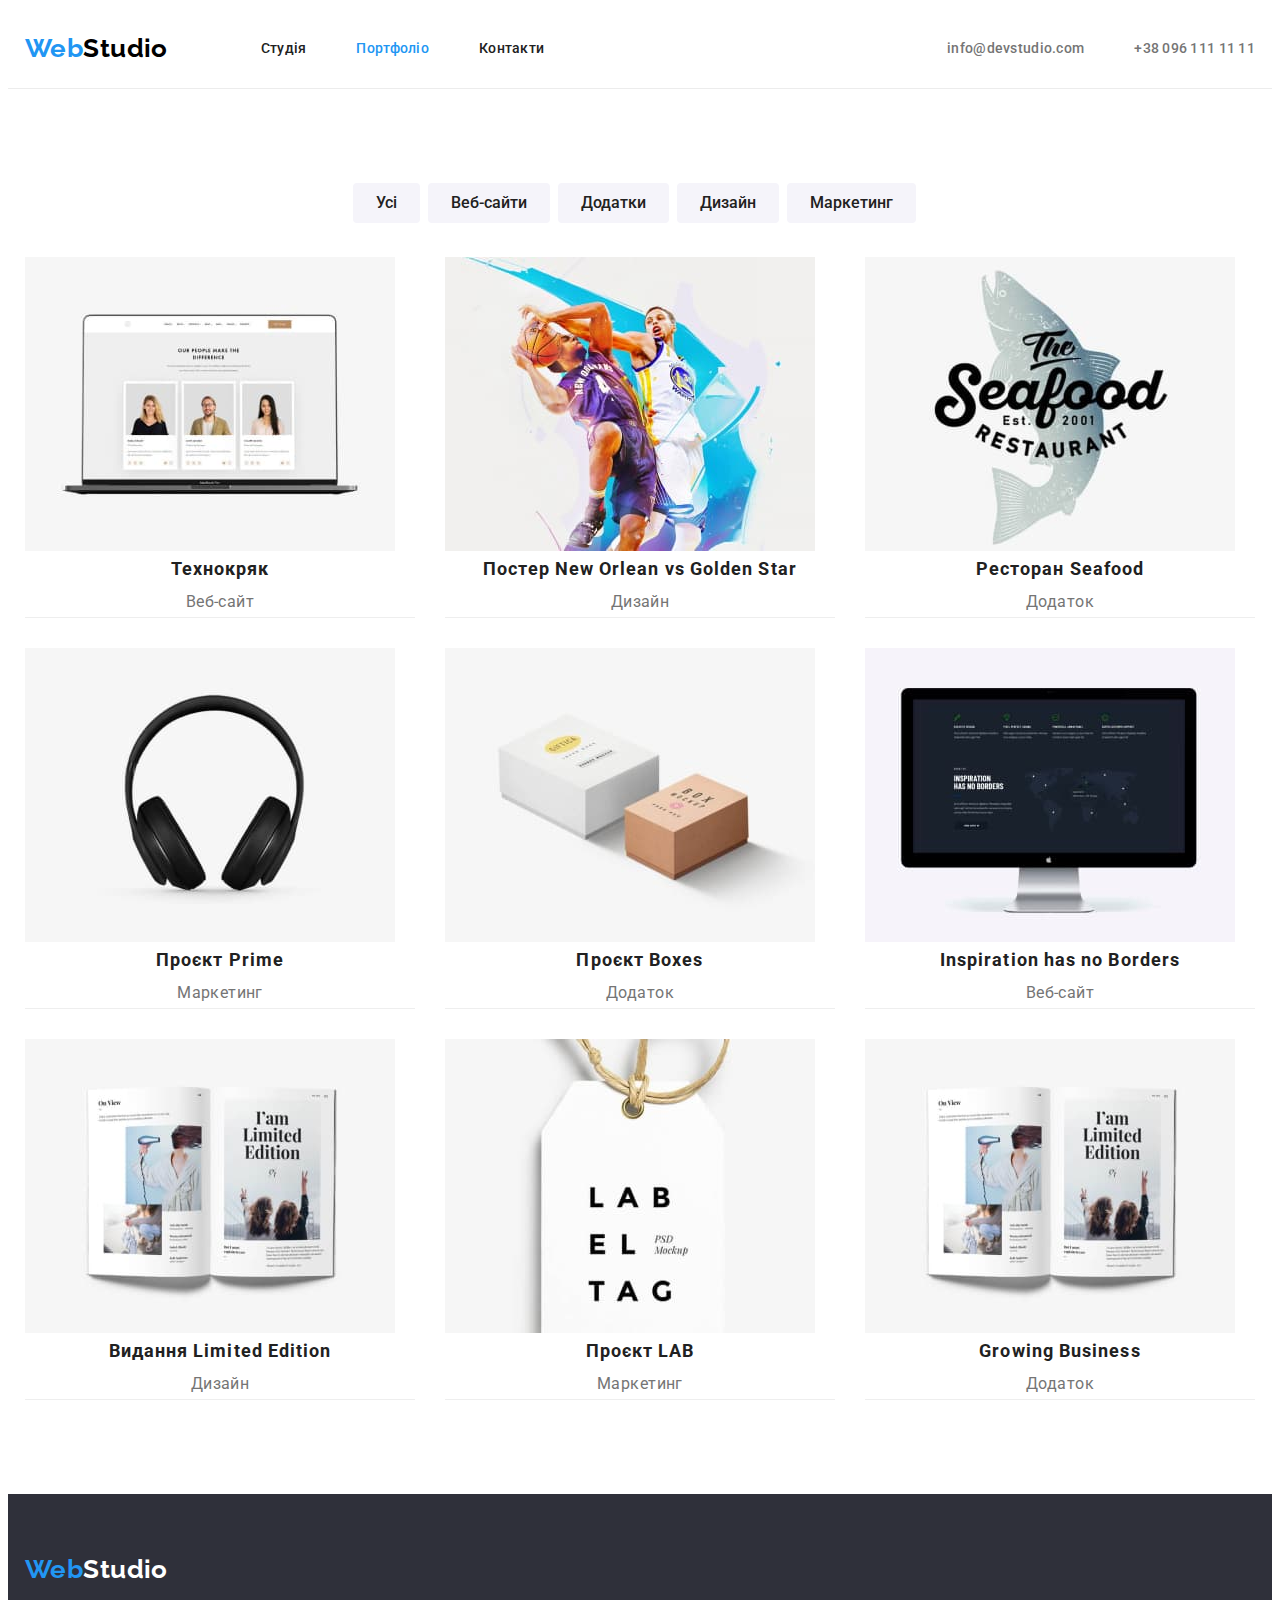
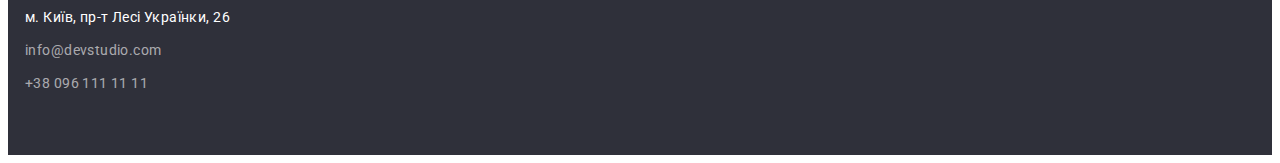
==== portfolio.html @ f8ea402b "homework3" ====
<!DOCTYPE html>
<html lang="uk">
  <head>
    <meta charset="UTF-8" />
    <meta http-equiv="X-UA-Compatible" content="IE=edge" />
    <meta name="viewport" content="width=device-width, initial-scale=1.0" />
    <title>Portfolio</title>
    <link rel="preconnect" href="https://fonts.googleapis.com" />
    <link rel="preconnect" href="https://fonts.gstatic.com" crossorigin />
    <link
      href="https://fonts.googleapis.com/css2?family=Raleway:wght@700&family=Roboto:wght@400;500;700;900&display=swap"
      rel="stylesheet"
    />
    <link rel="stylesheet" href="./css/style.css" />
  </head>
  <body>
    <header class="header">
      <div class="container">
        <!-- Навігація -->
        <nav class="header-nav">
          <a href="#" class="logo"><span class="blue">Web</span>Studio</a>
          <ul class="header-nav list">
            <li class="item"><a href="./index.html" class="link">Студія</a></li>
            <li class="item">
              <a href="./portfolio.html" class="link current">Портфоліо</a>
            </li>
            <li class="item"><a href="#" class="link">Контакти</a></li>
          </ul>
        </nav>

        <ul class="header-link list">
          <!-- Посилання на адресу електронної пошти  -->
          <li class="item">
            <a
              class="link"
              href="mailto:info@devstudio.com"
              target="_blank"
              rel="noopener noreferrer nofollow"
              >info@devstudio.com</a
            >
          </li>
          <!-- Посилання на телефонний номер -->
          <li class="item">
            <a class="link" href="tel:+380961111111">+38 096 111 11 11</a>
          </li>
        </ul>
      </div>
    </header>

    <main>
      <section class="section card">
        <div class="container">
          <h1 class="section-title visualy-hidden">Картки портфоліо</h1>
          <ul class="button-list list">
            <li class="btn">
              <button class="filter" type="button">Усі</button>
            </li>
            <li class="btn">
              <button class="filter" type="button">Веб-сайти</button>
            </li>
            <li class="btn">
              <button class="filter" type="button">Додатки</button>
            </li>
            <li class="btn">
              <button class="filter" type="button">Дизайн</button>
            </li>
            <li class="btn">
              <button class="filter" type="button">Маркетинг</button>
            </li>
          </ul>

          <ul class="card-list list">
            <li class="item">
              <a href="">
                <img
                  src="./images/technocrack.jpg"
                  alt="Технокряк Веб-сайт"
                  width="370"
                  height="294"
                />
                <h2 class="title">Технокряк</h2>
                <p class="text">Веб-сайт</p>
              </a>
            </li>
            <li class="item">
              <a href="">
                <img
                  src="./images/poster-no-gs.jpg"
                  alt="Постер New Orlean vs Golden Star Дизайн"
                  width="370"
                  height="294"
                />
                <div>
                  <h2 class="title">Постер New Orlean vs Golden Star</h2>
                  <p class="text">Дизайн</p>
                </div>
              </a>
            </li>
            <li class="item">
              <a href="">
                <img
                  src="./images/restaurant.jpg"
                  alt="Ресторан Seafood Додаток"
                  width="370"
                  height="294"
                />
                <div>
                  <h2 class="title">Ресторан Seafood</h2>
                  <p class="text">Додаток</p>
                </div>
              </a>
            </li>
            <li class="item">
              <a href="">
                <img
                  src="./images/project-prime.jpg"
                  alt="Проєкт Prime Маркетинг"
                  width="370"
                  height="294"
                />
                <div>
                  <h2 class="title">Проєкт Prime</h2>
                  <p class="text">Маркетинг</p>
                </div>
              </a>
            </li>
            <li class="item">
              <a href="">
                <img
                  src="./images/project-boxes.jpg"
                  alt="Проєкт Boxes Додаток"
                  width="370"
                  height="294"
                />
                <div>
                  <h2 class="title">Проєкт Boxes</h2>
                  <p class="text">Додаток</p>
                </div>
              </a>
            </li>
            <li class="item">
              <a href="">
                <img
                  src="./images/inspiration.jpg"
                  alt="Inspiration has no Borders Веб-сайт"
                  width="370"
                  height="294"
                />
                <div>
                  <h2 class="title">Inspiration has no Borders</h2>
                  <p class="text">Веб-сайт</p>
                </div>
              </a>
            </li>
            <li class="item">
              <a href="">
                <img
                  src="./images/edition.jpg"
                  alt="Видання Limited Edition"
                  width="370"
                  height="294"
                />
                <div>
                  <h2 class="title">Видання Limited Edition</h2>
                  <p class="text">Дизайн</p>
                </div>
              </a>
            </li>
            <li class="item">
              <a href="">
                <img
                  src="./images/lab.jpg"
                  alt="Проєкт LAB"
                  width="370"
                  height="294"
                />
                <div>
                  <h2 class="title">Проєкт LAB</h2>
                  <p class="text">Маркетинг</p>
                </div>
              </a>
            </li>
            <li class="item">
              <a href="">
                <img
                  src="./images/edition.jpg"
                  alt="Growing Business"
                  width="370"
                  height="294"
                />
                <div>
                  <h2 class="title">Growing Business</h2>
                  <p class="text">Додаток</p>
                </div>
              </a>
            </li>
          </ul>
        </div>
      </section>
    </main>

    <footer class="footer">
      <div class="container">
        <a href="#" class="logo">
          <span class="blue">Web</span><span class="white">Studio</span>
        </a>
        <address>
          <ul class="address list">
            <li class="item">
              <a
                class="map"
                href="https://goo.gl/maps/ApwKt9ZjbTq67Ydh6"
                target="_blank"
                rel="noopener noreferrer nofollow"
              >
                м. Київ, пр-т Лесі Українки, 26
              </a>
            </li>
            <li class="item">
              <a
                class="link"
                href="mailto:info@devstudio.com"
                target="_blank"
                rel="noopener noreferrer nofollow"
                >info@devstudio.com</a
              >
            </li>
            <li class="item">
              <a class="link" href="tel:+380961111111">+38 096 111 11 11</a>
            </li>
          </ul>
        </address>
      </div>
    </footer>
  </body>
</html>
---- css/style.css ----
/* General styles */
:root {
    --title-color: #212121;
    --text-color: #757575;
    --logo-color: #000000;
    --second-font: 'Raleway', sans-serif;
    --accent-color: #2196F3;
    --white-color: #FFFFFF;
    --bcg-grey-color: #2F303A;
    --bcg-team: #F5F4FA;
    --border-head: #ECECEC;
    --border-cards: #EEEEEE;
    --address-link: rgba(255, 255, 255, 0.6);
}
 body {
    background-color: var(--white-color);
    color: var(--text-color);
    font-family: 'Roboto', sans-serif;
    font-size: 14px;
    letter-spacing: 0.03em;
} 

a {
    text-decoration: none;
}

h1,
h2,
h3,
p {
    margin: 0;
    padding: 0;
}

img {
    display: block;
}

.container {
    margin-left: auto;
    margin-right:auto;
    width: 1230px;
    padding-left: 15px;
    padding-right: 15px;
    /* outline: 2px solid tomato; */
}

.list {
    padding: 0;
    margin: 0;
    list-style: none;
}

.header-tel {
    text-decoration: underline;
}

/* Logo */
.logo {
    display: block;

    color: var(--logo-color);
    font-family: var(--second-font);
    font-weight: 700;
    font-size: 26px;
    line-height: calc(31/26);
}

.logo .blue {
    color: var(--accent-color);
}

.logo .white {
    color: var(--white-color);
}

/* header */
.header {
    border-bottom: 1px solid var(--border-head);
}
.header .container,
.header-nav {
    display: flex;
    margin-bottom: 0;
    align-items: center;
}

.header .logo {
    margin-right: 93px;
}

.header-nav .item:not(last-child),
.header-link .item:not(last-child) {
    margin-right: 50px;
}

.header-nav .link {
    display: block;
    padding-top: 32px;
    padding-bottom: 32px;

    color: var(--title-color);
    font-family: inherit;
    font-weight: 500;
    line-height: calc(16/14);
    letter-spacing: 0.02em;
}

/* header-link  */
.header-link {
    display: flex;
    margin-left: auto;
    margin-right: 0;
}
.header-link .link{
    color: var(--text-color);
    font-family: inherit;
    font-weight: 500;
    line-height: calc(16/14);
    letter-spacing: 0.02em;
    margin-right: 0px;
}

.header-link .item:last-child {
    margin-right: 0;
}

.header-nav .link:hover,
.header-nav .link:focus,
.header-link .link:hover,
.header-link .link:focus,
.header-nav .link.current,
.address .link:hover,
.address .link:focus,
.address .map:hover,
.address .map:focus {
    color: var(--accent-color);
} 

/* Hero */
.hero {
    padding-top: 200px;
    padding-bottom: 200px;
    margin-bottom: 0;
    background-color: var(--bcg-grey-color);
}
.hero-title {
    display: flex;
    margin-left: auto;
    margin-right: auto;
    margin-top: 0;
    margin-bottom: 0;
    margin-bottom: 30px;
    width: 696px;
    align-items: center;
    text-align: center;
    
    color: var(--white-color);
    font-weight: 900;
    font-size: 44px;
    line-height: calc(60/44);
    letter-spacing: 0.06em;
    text-transform: uppercase;
}

/* Section */
.section {
    margin-top: 0;
    margin-bottom: 0;
    padding-bottom: 94px;
}

.section-title {
    margin-top: 0;
    margin-bottom: 50px;
    color: var(--title-color);
    font-weight: 700;
    font-size: 36px;
    line-height: calc(42/36);
    text-align: center;
}

.visualy-hidden {
    position: absolute;
    width: 1px;
    height: 1px;
    margin: -1px;
    border: 0;
    padding: 0;

    white-space: nowrap;
    clip-path: inset(100%);
    clip: rect(0 0 0 0);
    overflow: hidden;
}

/* Features & Team titles*/
.feature-list {
    display: flex;
    padding-top: 94px;
    /* padding-bottom: 94px; */
    gap: 30px;
    align-items: flex-start;
}

.feature-list .item{
    flex-basis: calc((100% - 30px * 3) / 4);
}

.feature-list .item:last-child {
    margin-right: 0;
}

.feature-list .title {
    /* margin-top: 0;
    margin-bottom: 10px; */
    font-weight: 700;
    font-size: 14px;
    line-height: calc(16/14);
    text-transform: uppercase;
    color: var(--title-color);
}

.feature-list .text {
    line-height: calc(24/14);
}
/* Activities */
.action-list {
    display: flex;
    gap: 30px;
    text-align: center;
}

.action-list .item {
    flex-basis: calc((100% - 30px * 2) / 3);
}

.action-list .item:last-child {
    margin-right: 0;
}

/* Team */
.section.team {
    margin-top: 0;
    margin-bottom: 0;
    padding-top: 94px;
    padding-bottom: 94px;
    background-color: var(--bcg-team);
}

.team-list {
    display: flex;
    gap: 30px;
    text-align: center;
}

.team-list .item {
    flex-basis: calc((100% - 30px * 3) / 4);
}

.team-list .title {
    margin-top: 0;
    margin-bottom: 10px;
    font-weight: 500;
    font-size: 16px;
    line-height: calc(19/16);
    text-align: center;
    color: var(--title-color);
}

.team-list .text {
    font-size: 16px;
    line-height: calc(19/16);
    text-align: center;
}

.team-list .item:last-child {
    margin-right: 0;
}

/* Footer */
footer {
    background: var(--bcg-grey-color);
}

.footer .container{
    display: block;
    margin-top: 0;
    margin-bottom: 0;
    padding-top: 0;
    padding-bottom: 0;
    padding-top:  60px;
    padding-bottom: 60px;
    /* margin-left: 93px; */
    align-items: center;
}

.footer .logo {
    margin-bottom: 20px;
}

.address .item {
    margin-bottom: 9px;
}

.address .item:last-child {
    margin-bottom: 0;
}

.address .map {
    font-family: inherit;
    font-style: normal;
    line-height: calc(24/14);
    color: var(--white-color);
}

.address .link {
    font-family: inherit;
    font-style: normal;
    line-height: calc(24/14);
    color: var(--address-link);
}


/* Buttons */
.button-studio {
    display: flex; 
    margin-top: 30px;
    margin-left: auto;
    margin-right: auto;
    align-items: center;
    text-align: center;
    border-radius: 4px;
    padding: 10px 32px;

    color: var(--white-color);
    background-color: var(--accent-color);
    border-color: var(--accent-color);
    font-family: inherit; 
    font-weight: 700;
    font-size: 16px;
    line-height: calc(30/16);
    
    letter-spacing: 0.06em;
    cursor: pointer;
    border: 1px solid transparent;
}

/* Styles for Portfolio */
.button-list {
    display: flex;
    text-align: center;
    margin-top: 0;
    margin-bottom: 0;
    margin-left: auto;
    margin-right: auto;
    padding-right: 0;
    gap: 8px;
    width: 575px;
    align-items: center;
}

.button-list .btn:last-child {
    text-align: center; 
    margin-right: 0;
}

.button-list .filter {
    display: inline-block; 
    border-radius: 4px;
    padding: 6px 22px;

    color: var(--title-color);
    background-color: var(--bcg-team);
    border-color: var(--bcg-team);
    font-family: inherit; 
    font-weight: 500;
    font-size: 16px;
    line-height: calc(26/16);
    text-align: center;
    cursor: pointer;
    border: 1px solid transparent;
}

.button-list .filter:hover,
.button-list .filter:focus {
    color: var(--white-color);
    background-color: var(--accent-color);
    border-color: var(--accent-color);
}

.section.card {
    margin-top: 0;
    margin-bottom: 0;
    margin-left: auto;
    margin-right: auto;
    padding-left: 0;
    padding-right: 0;
    padding-top: 94px;
    padding-bottom: 94px;
    text-align: center;
}

.card-list {
    display: flex;
    padding: 0;
    padding-top: 34px;
    gap: 30px;
    flex-wrap: wrap;
    align-items: center;
}

.card-list .item {
    padding-left: 0;
    padding-right: 0;
    margin-left: 0;
    width: calc((100% - 60px) / 3 );
    border-bottom: 1px solid var(--border-cards);
}

.card-list .item:nth-child(3n) {
    margin-right: 0;
}

.card-list .item:nth-last-child(-n + 3) {
    margin-bottom: 0;
}

.card-list .title {
    font-weight: 700;
    font-size: 18px;
    line-height: calc(36/18);
    letter-spacing: 0.06em;
    color: var(--title-color);
}

.card-list .text {
    color: var(--text-color);
    font-size: 16px;
    line-height: calc(30/16);
    
}
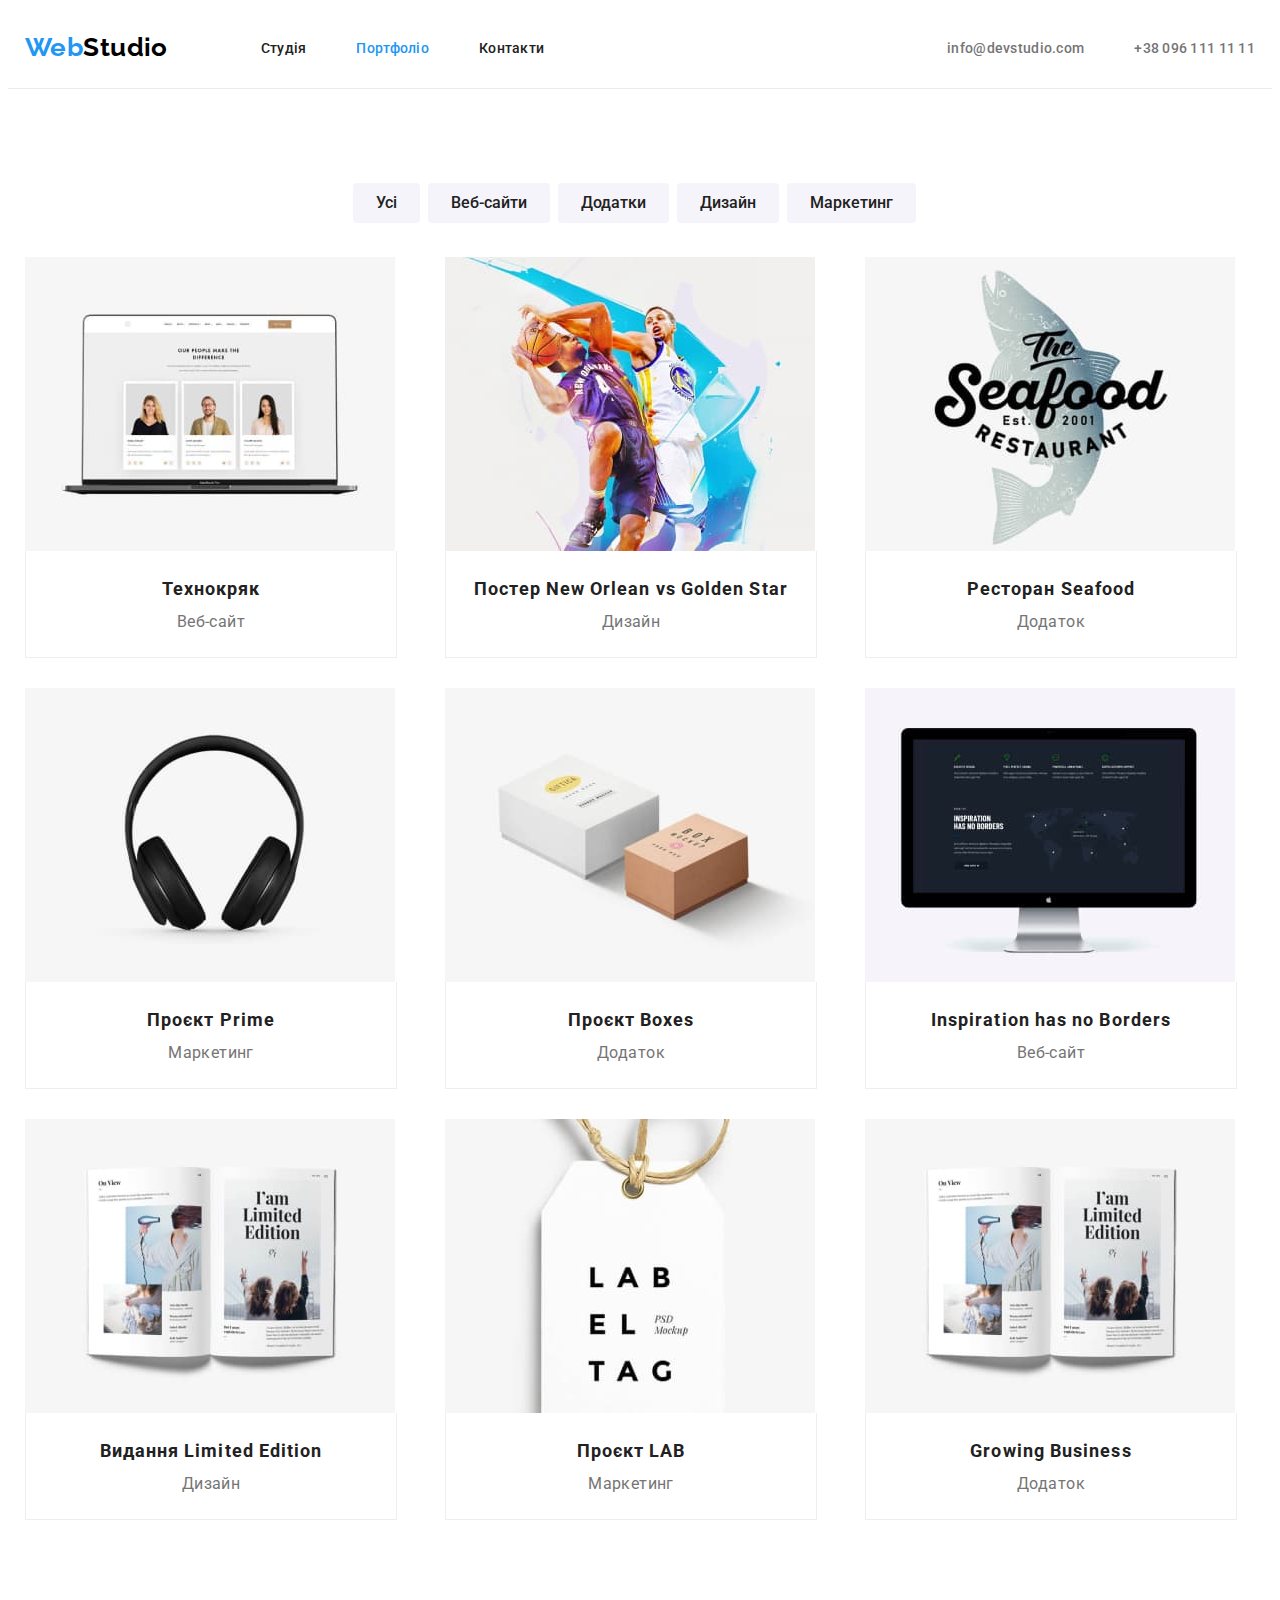
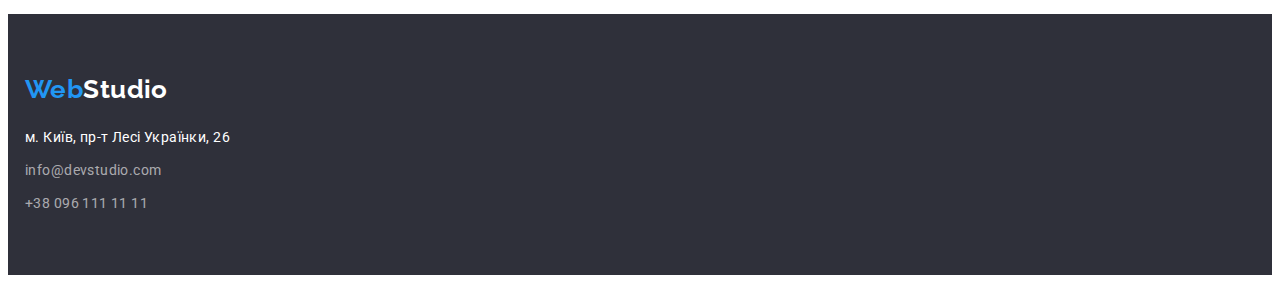
==== commit 36451f0d: "hw3-changed" ====
--- a/portfolio.html
+++ b/portfolio.html
@@ -16,9 +16,9 @@
   <body>
     <header class="header">
       <div class="container">
+        <a href="#" class="logo"><span class="blue">Web</span>Studio</a>
         <!-- Навігація -->
         <nav class="header-nav">
-          <a href="#" class="logo"><span class="blue">Web</span>Studio</a>
           <ul class="header-nav list">
             <li class="item"><a href="./index.html" class="link">Студія</a></li>
             <li class="item">
@@ -78,8 +78,10 @@
                   width="370"
                   height="294"
                 />
-                <h2 class="title">Технокряк</h2>
-                <p class="text">Веб-сайт</p>
+                <div class="descript-card">
+                  <h2 class="title">Технокряк</h2>
+                  <p class="text">Веб-сайт</p>
+                </div>
               </a>
             </li>
             <li class="item">
@@ -90,7 +92,7 @@
                   width="370"
                   height="294"
                 />
-                <div>
+                <div class="descript-card">
                   <h2 class="title">Постер New Orlean vs Golden Star</h2>
                   <p class="text">Дизайн</p>
                 </div>
@@ -104,7 +106,7 @@
                   width="370"
                   height="294"
                 />
-                <div>
+                <div class="descript-card">
                   <h2 class="title">Ресторан Seafood</h2>
                   <p class="text">Додаток</p>
                 </div>
@@ -118,7 +120,7 @@
                   width="370"
                   height="294"
                 />
-                <div>
+                <div class="descript-card">
                   <h2 class="title">Проєкт Prime</h2>
                   <p class="text">Маркетинг</p>
                 </div>
@@ -132,7 +134,7 @@
                   width="370"
                   height="294"
                 />
-                <div>
+                <div class="descript-card">
                   <h2 class="title">Проєкт Boxes</h2>
                   <p class="text">Додаток</p>
                 </div>
@@ -146,7 +148,7 @@
                   width="370"
                   height="294"
                 />
-                <div>
+                <div class="descript-card">
                   <h2 class="title">Inspiration has no Borders</h2>
                   <p class="text">Веб-сайт</p>
                 </div>
@@ -160,7 +162,7 @@
                   width="370"
                   height="294"
                 />
-                <div>
+                <div class="descript-card">
                   <h2 class="title">Видання Limited Edition</h2>
                   <p class="text">Дизайн</p>
                 </div>
@@ -174,7 +176,7 @@
                   width="370"
                   height="294"
                 />
-                <div>
+                <div class="descript-card">
                   <h2 class="title">Проєкт LAB</h2>
                   <p class="text">Маркетинг</p>
                 </div>
@@ -188,7 +190,7 @@
                   width="370"
                   height="294"
                 />
-                <div>
+                <div class="descript-card">
                   <h2 class="title">Growing Business</h2>
                   <p class="text">Додаток</p>
                 </div>
--- a/css/style.css
+++ b/css/style.css
@@ -87,6 +87,8 @@
 
 .header .logo {
     margin-right: 93px;
+    padding-top: 24px;
+    padding-bottom: 25px;
 }
 
 .header-nav .item:not(last-child),
@@ -212,8 +214,7 @@
 }
 
 .feature-list .title {
-    /* margin-top: 0;
-    margin-bottom: 10px; */
+    margin-bottom: 10px; 
     font-weight: 700;
     font-size: 14px;
     line-height: calc(16/14);
@@ -256,6 +257,17 @@
 
 .team-list .item {
     flex-basis: calc((100% - 30px * 3) / 4);
+    border: 1px solid var(--border-cards);
+}
+
+.team-list .descript-team {
+    padding-top: 30px;
+    padding-bottom: 30px;
+    width: 260px;
+    background-color: var(--white-color);
+    /* border-right: 1px solid var(--border-cards);
+    border-bottom: 1px solid var(--border-cards);
+    border-left: 1px solid var(--border-cards); */
 }
 
 .team-list .title {
@@ -280,6 +292,8 @@
 
 /* Footer */
 footer {
+    padding-top: 60px;
+    padding-bottom: 60px;
     background: var(--bcg-grey-color);
 }
 
@@ -289,8 +303,8 @@
     margin-bottom: 0;
     padding-top: 0;
     padding-bottom: 0;
-    padding-top:  60px;
-    padding-bottom: 60px;
+    /* padding-top:  60px;
+    padding-bottom: 60px; */
     /* margin-left: 93px; */
     align-items: center;
 }
@@ -415,15 +429,24 @@
     padding-right: 0;
     margin-left: 0;
     width: calc((100% - 60px) / 3 );
+}
+
+.card-list .item:nth-child(3n) {
+    margin-right: 0;
+}
+
+.card-list .item:nth-last-child(-n + 3) {
+    margin-bottom: 0;
+}
+
+.card-list .descript-card {
+    margin-right: 0;
+    padding-top: 20px;
+    padding-bottom: 20px;
+    width: 370px;
+    border-right: 1px solid var(--border-cards);
     border-bottom: 1px solid var(--border-cards);
-}
-
-.card-list .item:nth-child(3n) {
-    margin-right: 0;
-}
-
-.card-list .item:nth-last-child(-n + 3) {
-    margin-bottom: 0;
+    border-left: 1px solid var(--border-cards);
 }
 
 .card-list .title {
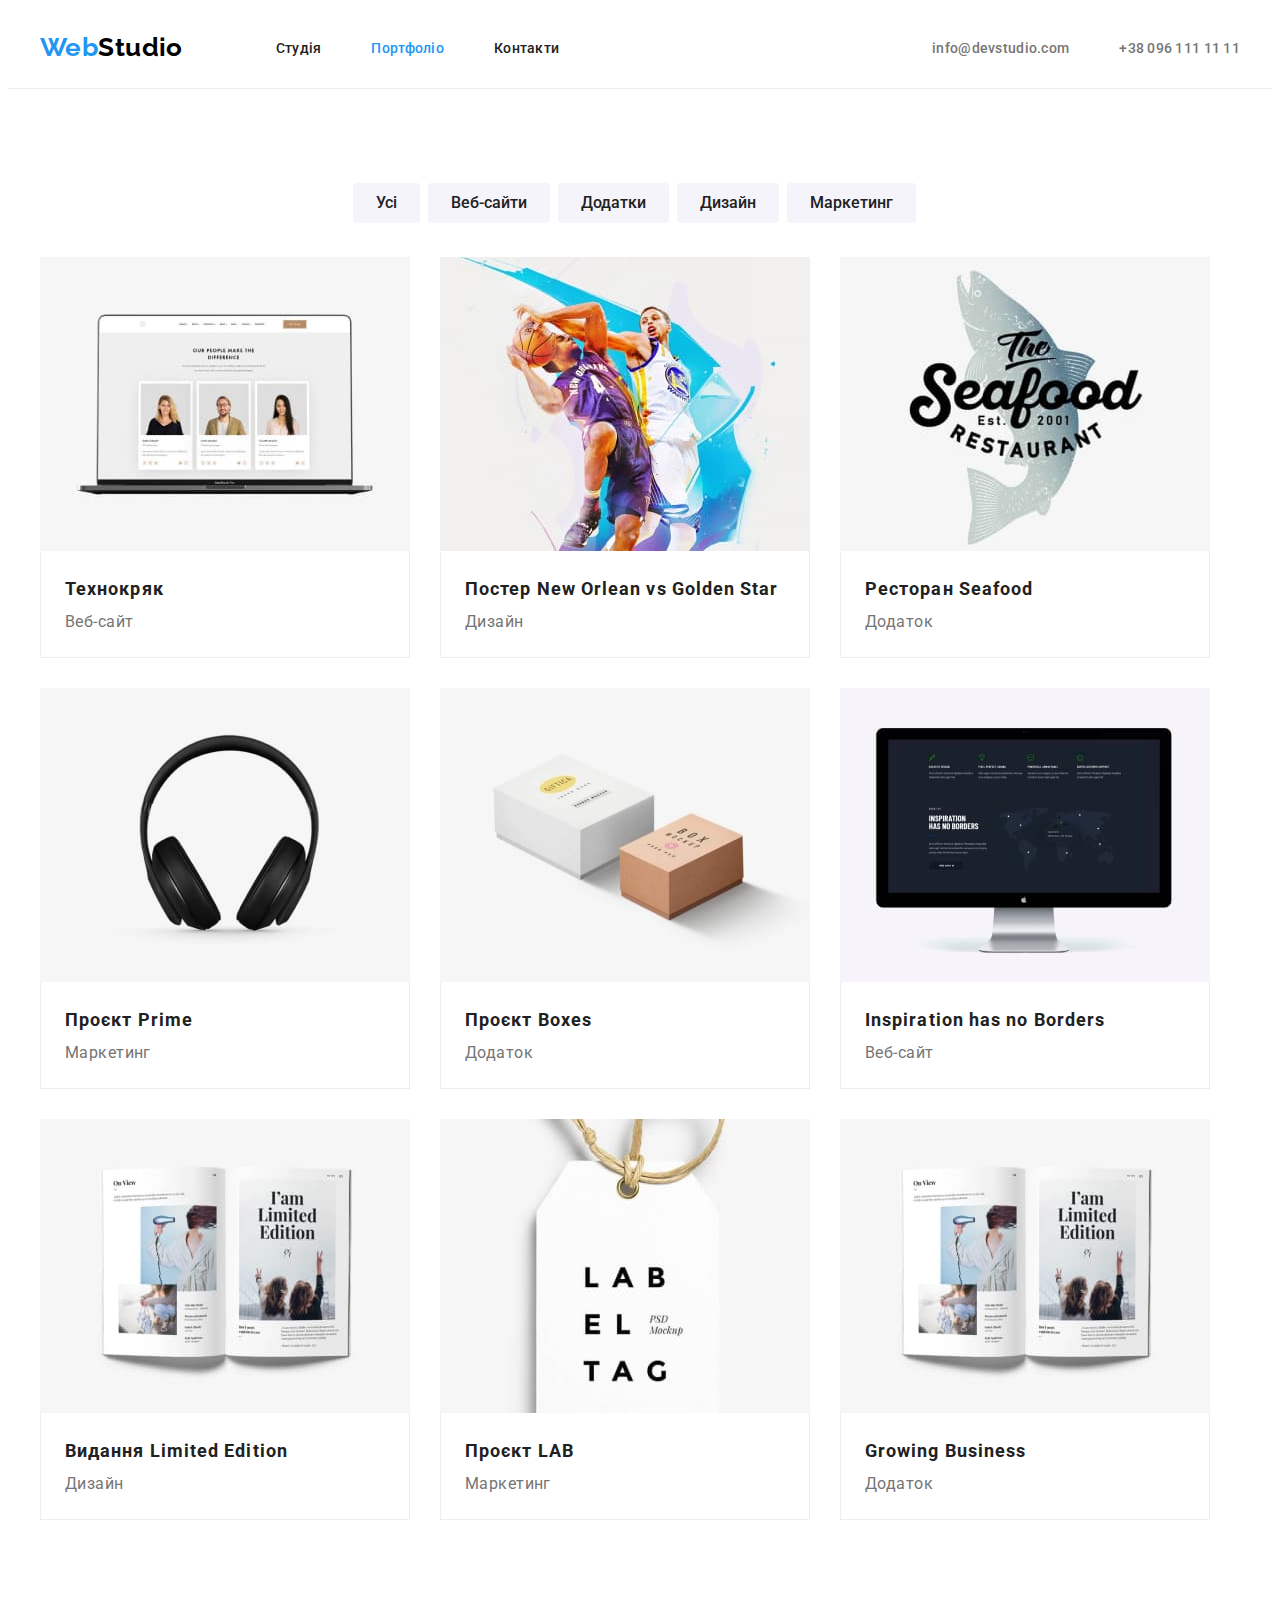
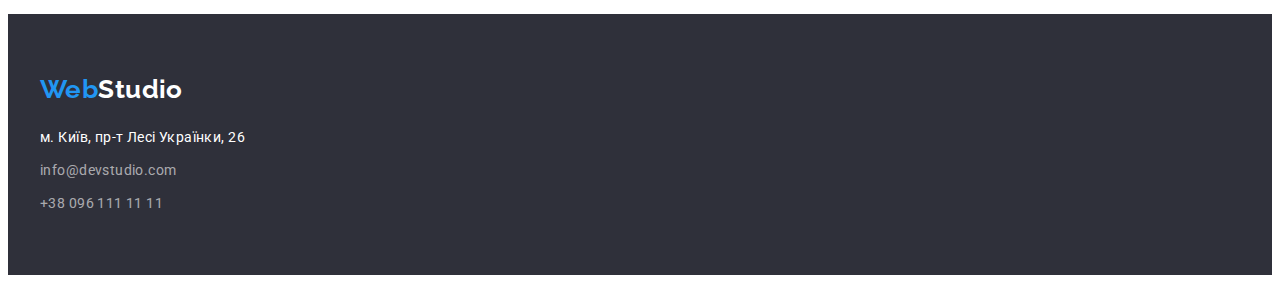
==== commit de202c1d: "changes-last" ====
--- a/portfolio.html
+++ b/portfolio.html
@@ -71,7 +71,7 @@
 
           <ul class="card-list list">
             <li class="item">
-              <a href="">
+              <a href="#">
                 <img
                   src="./images/technocrack.jpg"
                   alt="Технокряк Веб-сайт"
@@ -85,7 +85,7 @@
               </a>
             </li>
             <li class="item">
-              <a href="">
+              <a href="#">
                 <img
                   src="./images/poster-no-gs.jpg"
                   alt="Постер New Orlean vs Golden Star Дизайн"
@@ -99,7 +99,7 @@
               </a>
             </li>
             <li class="item">
-              <a href="">
+              <a href="#">
                 <img
                   src="./images/restaurant.jpg"
                   alt="Ресторан Seafood Додаток"
@@ -113,7 +113,7 @@
               </a>
             </li>
             <li class="item">
-              <a href="">
+              <a href="#">
                 <img
                   src="./images/project-prime.jpg"
                   alt="Проєкт Prime Маркетинг"
@@ -127,7 +127,7 @@
               </a>
             </li>
             <li class="item">
-              <a href="">
+              <a href="#">
                 <img
                   src="./images/project-boxes.jpg"
                   alt="Проєкт Boxes Додаток"
@@ -141,7 +141,7 @@
               </a>
             </li>
             <li class="item">
-              <a href="">
+              <a href="#">
                 <img
                   src="./images/inspiration.jpg"
                   alt="Inspiration has no Borders Веб-сайт"
@@ -155,7 +155,7 @@
               </a>
             </li>
             <li class="item">
-              <a href="">
+              <a href="#">
                 <img
                   src="./images/edition.jpg"
                   alt="Видання Limited Edition"
@@ -169,7 +169,7 @@
               </a>
             </li>
             <li class="item">
-              <a href="">
+              <a href="#">
                 <img
                   src="./images/lab.jpg"
                   alt="Проєкт LAB"
@@ -183,7 +183,7 @@
               </a>
             </li>
             <li class="item">
-              <a href="">
+              <a href="#">
                 <img
                   src="./images/edition.jpg"
                   alt="Growing Business"
--- a/css/style.css
+++ b/css/style.css
@@ -11,6 +11,7 @@
     --border-head: #ECECEC;
     --border-cards: #EEEEEE;
     --address-link: rgba(255, 255, 255, 0.6);
+    --button-hover: #188CE8;
 }
  body {
     background-color: var(--white-color);
@@ -39,7 +40,7 @@
 .container {
     margin-left: auto;
     margin-right:auto;
-    width: 1230px;
+    width: 1200px;
     padding-left: 15px;
     padding-right: 15px;
     /* outline: 2px solid tomato; */
@@ -169,6 +170,7 @@
 .section {
     margin-top: 0;
     margin-bottom: 0;
+    padding-top: 94px;
     padding-bottom: 94px;
 }
 
@@ -199,8 +201,6 @@
 /* Features & Team titles*/
 .feature-list {
     display: flex;
-    padding-top: 94px;
-    /* padding-bottom: 94px; */
     gap: 30px;
     align-items: flex-start;
 }
@@ -225,7 +225,12 @@
 .feature-list .text {
     line-height: calc(24/14);
 }
+
 /* Activities */
+.section.action {
+    padding-top: 0;
+}
+
 .action-list {
     display: flex;
     gap: 30px;
@@ -256,18 +261,14 @@
 }
 
 .team-list .item {
-    flex-basis: calc((100% - 30px * 3) / 4);
     border: 1px solid var(--border-cards);
 }
 
 .team-list .descript-team {
     padding-top: 30px;
     padding-bottom: 30px;
-    width: 260px;
     background-color: var(--white-color);
-    /* border-right: 1px solid var(--border-cards);
-    border-bottom: 1px solid var(--border-cards);
-    border-left: 1px solid var(--border-cards); */
+    border-radius: 0px 0px 4px 4px;
 }
 
 .team-list .title {
@@ -303,9 +304,6 @@
     margin-bottom: 0;
     padding-top: 0;
     padding-bottom: 0;
-    /* padding-top:  60px;
-    padding-bottom: 60px; */
-    /* margin-left: 93px; */
     align-items: center;
 }
 
@@ -360,6 +358,13 @@
     border: 1px solid transparent;
 }
 
+.button-studio:hover,
+.button-studio:focus {
+    background-color: var(--button-hover);
+    border-color: var(--button-hover);
+    border-radius: 4px;
+}
+
 /* Styles for Portfolio */
 .button-list {
     display: flex;
@@ -418,7 +423,7 @@
 .card-list {
     display: flex;
     padding: 0;
-    padding-top: 34px;
+    margin-top: 34px;
     gap: 30px;
     flex-wrap: wrap;
     align-items: center;
@@ -428,7 +433,6 @@
     padding-left: 0;
     padding-right: 0;
     margin-left: 0;
-    width: calc((100% - 60px) / 3 );
 }
 
 .card-list .item:nth-child(3n) {
@@ -443,10 +447,12 @@
     margin-right: 0;
     padding-top: 20px;
     padding-bottom: 20px;
-    width: 370px;
+    padding-left: 24px;
+    padding-right: 24px;
     border-right: 1px solid var(--border-cards);
     border-bottom: 1px solid var(--border-cards);
     border-left: 1px solid var(--border-cards);
+    text-align: left;
 }
 
 .card-list .title {
@@ -461,6 +467,5 @@
     color: var(--text-color);
     font-size: 16px;
     line-height: calc(30/16);
-    
-}
-
+}
+
